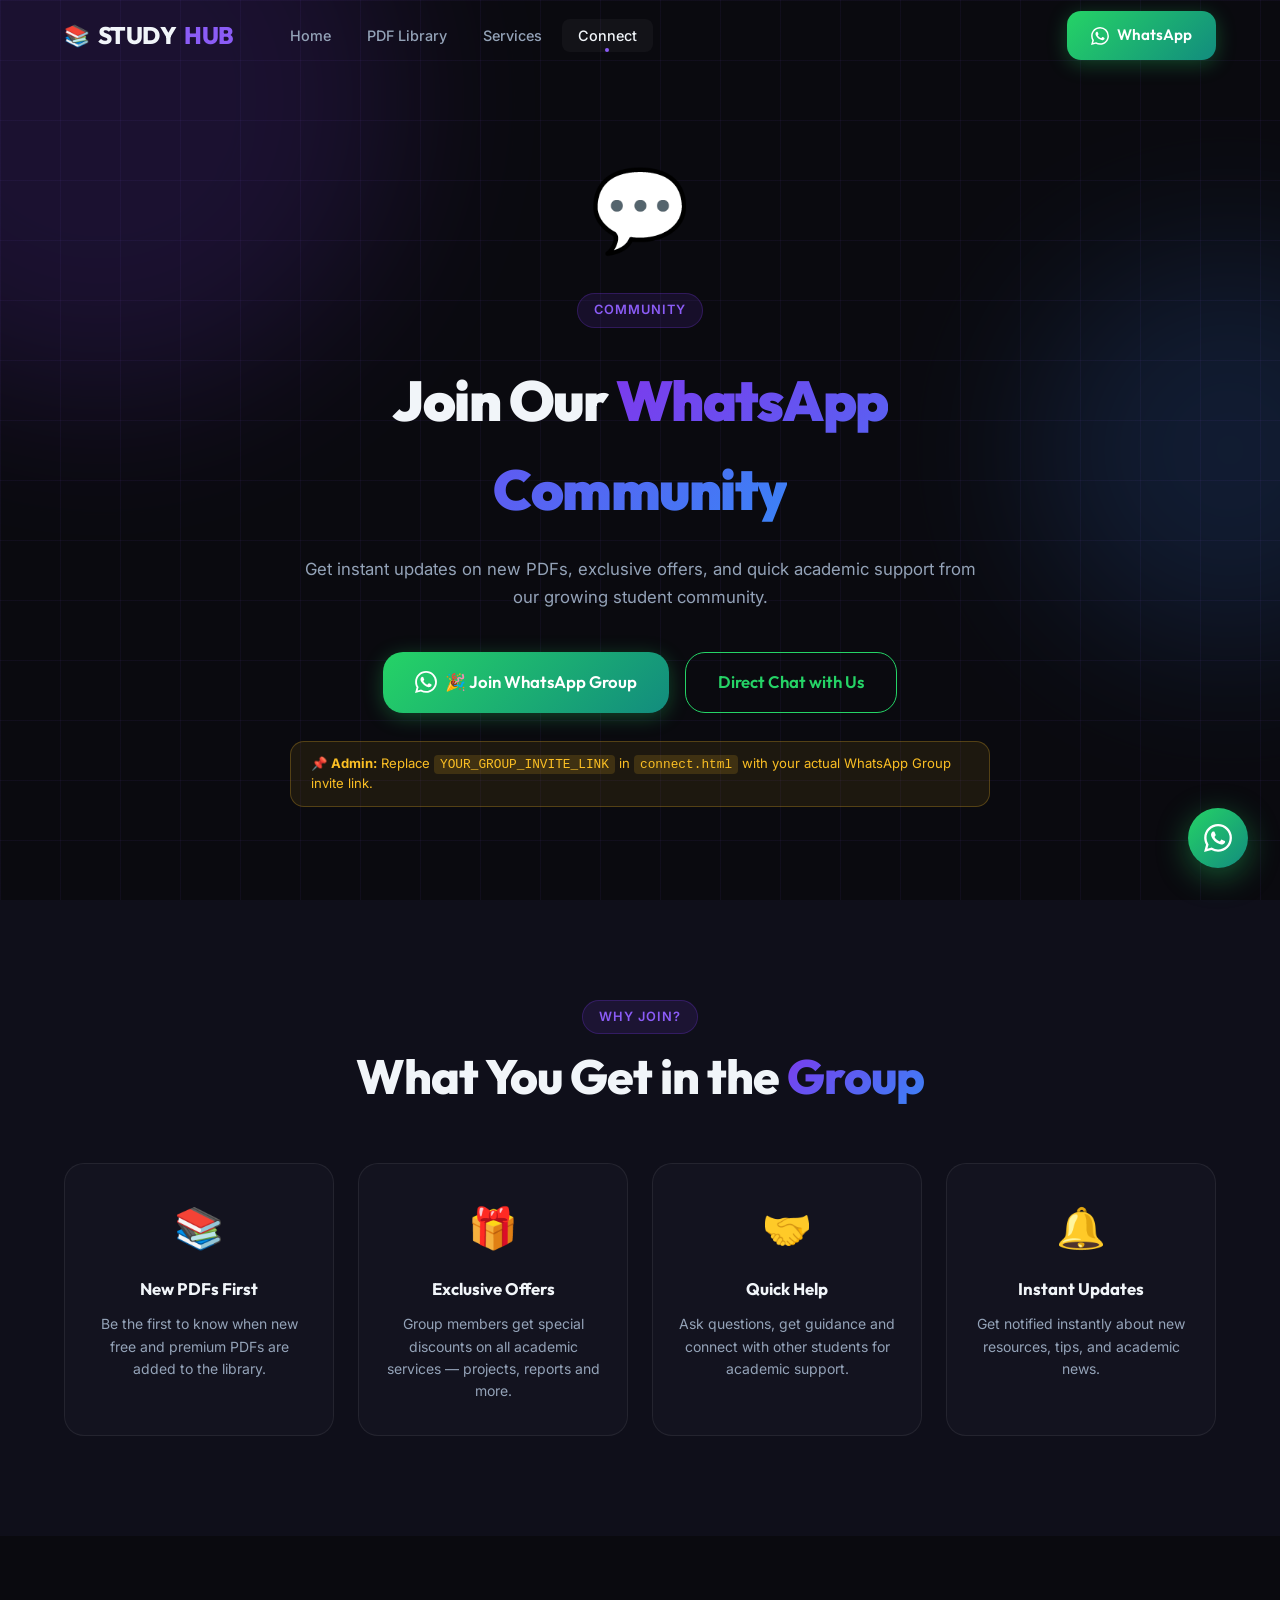
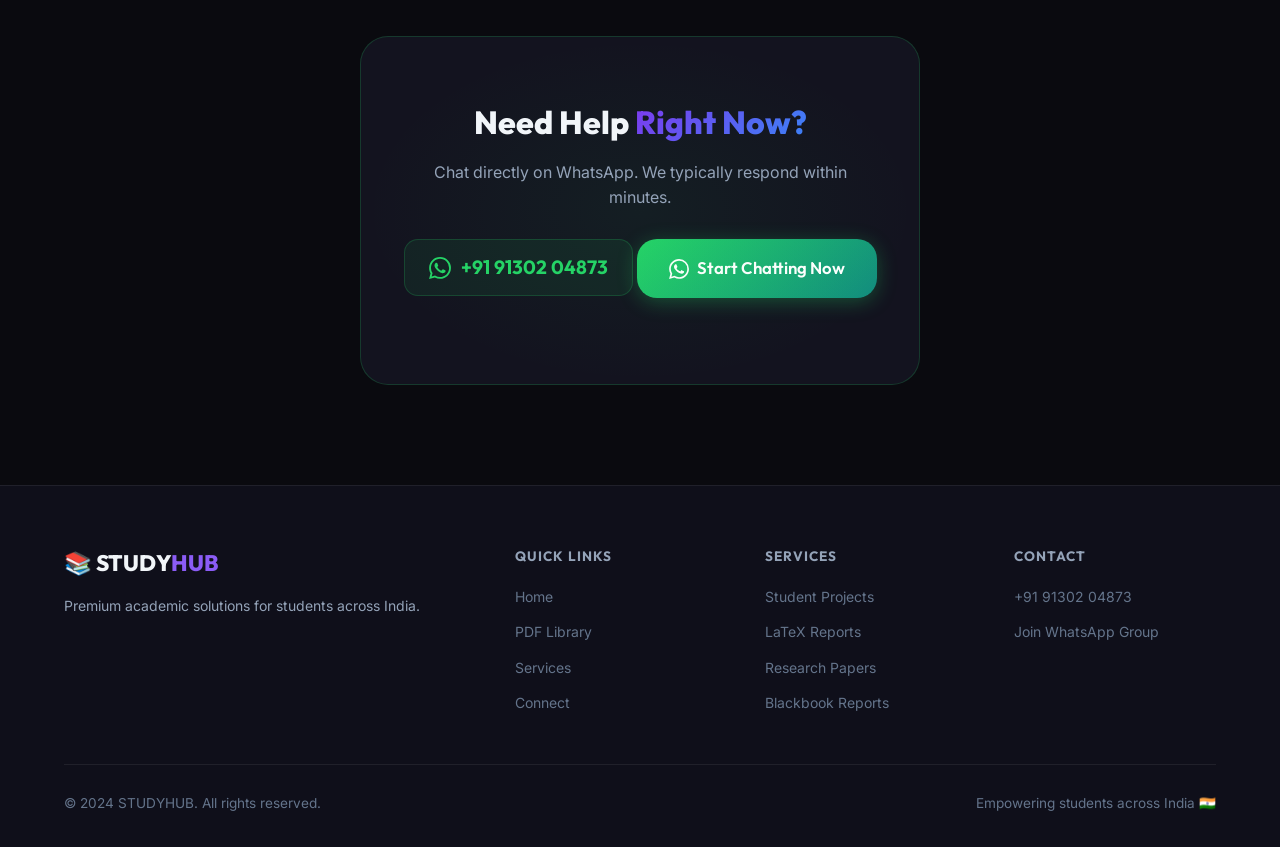
==== connect.html @ 6e29c43f "Initial STUDYHUB website" ====
<!DOCTYPE html>
<html lang="en">
<head>
  <meta charset="UTF-8" />
  <meta name="viewport" content="width=device-width, initial-scale=1.0" />
  <title>Connect — STUDYHUB</title>
  <meta name="description" content="Join the STUDYHUB WhatsApp community and get instant academic help, updates on new PDFs and special offers." />
  <link rel="preconnect" href="https://fonts.googleapis.com" />
  <link href="https://fonts.googleapis.com/css2?family=Outfit:wght@300;400;500;600;700;800;900&family=Inter:wght@300;400;500;600&display=swap" rel="stylesheet" />
  <link rel="stylesheet" href="css/style.css" />
  <link rel="stylesheet" href="css/connect.css" />
</head>
<body>
  <nav class="navbar scrolled" id="navbar">
    <div class="nav-container">
      <a href="index.html" class="nav-logo"><span class="logo-icon">📚</span>STUDY<span class="logo-accent">HUB</span></a>
      <ul class="nav-links" id="nav-links">
        <li><a href="index.html" class="nav-link">Home</a></li>
        <li><a href="library.html" class="nav-link">PDF Library</a></li>
        <li><a href="services.html" class="nav-link">Services</a></li>
        <li><a href="connect.html" class="nav-link active">Connect</a></li>
      </ul>
      <a href="https://wa.me/919130204873?text=Hi%20STUDYHUB!" target="_blank" class="btn btn-whatsapp nav-cta">
        <svg width="18" height="18" viewBox="0 0 24 24" fill="currentColor"><path d="M17.472 14.382c-.297-.149-1.758-.867-2.03-.967-.273-.099-.471-.148-.67.15-.197.297-.767.966-.94 1.164-.173.199-.347.223-.644.075-.297-.15-1.255-.463-2.39-1.475-.883-.788-1.48-1.761-1.653-2.059-.173-.297-.018-.458.13-.606.134-.133.298-.347.446-.52.149-.174.198-.298.298-.497.099-.198.05-.371-.025-.52-.075-.149-.669-1.612-.916-2.207-.242-.579-.487-.5-.669-.51-.173-.008-.371-.01-.57-.01-.198 0-.52.074-.792.372-.272.297-1.04 1.016-1.04 2.479 0 1.462 1.065 2.875 1.213 3.074.149.198 2.096 3.2 5.077 4.487.709.306 1.262.489 1.694.625.712.227 1.36.195 1.871.118.571-.085 1.758-.719 2.006-1.413.248-.694.248-1.289.173-1.413-.074-.124-.272-.198-.57-.347m-5.421 7.403h-.004a9.87 9.87 0 01-5.031-1.378l-.361-.214-3.741.982.998-3.648-.235-.374a9.86 9.86 0 01-1.51-5.26c.001-5.45 4.436-9.884 9.888-9.884 2.64 0 5.122 1.03 6.988 2.898a9.825 9.825 0 012.893 6.994c-.003 5.45-4.437 9.884-9.885 9.884m8.413-18.297A11.815 11.815 0 0012.05 0C5.495 0 .16 5.335.157 11.892c0 2.096.547 4.142 1.588 5.945L.057 24l6.305-1.654a11.882 11.882 0 005.683 1.448h.005c6.554 0 11.89-5.335 11.893-11.893a11.821 11.821 0 00-3.48-8.413z"/></svg>
        WhatsApp
      </a>
      <button class="nav-toggle" id="nav-toggle"><span></span><span></span><span></span></button>
    </div>
  </nav>

  <!-- HERO -->
  <section class="connect-hero">
    <div class="floating-orb orb-1"></div>
    <div class="floating-orb orb-2"></div>
    <div class="hero-bg-grid"></div>
    <div class="container">
      <div class="connect-hero-content">
        <div class="wa-big-icon">💬</div>
        <span class="section-tag">Community</span>
        <h1 class="page-title">Join Our <span class="gradient-text">WhatsApp Community</span></h1>
        <p class="page-subtitle">Get instant updates on new PDFs, exclusive offers, and quick academic support from our growing student community.</p>

        <div class="connect-cta-group">
          <!-- REPLACE this href with your actual WhatsApp Group invite link -->
          <a href="https://chat.whatsapp.com/YOUR_GROUP_INVITE_LINK" target="_blank" class="btn btn-whatsapp btn-lg" id="join-group-main-btn">
            <svg width="22" height="22" viewBox="0 0 24 24" fill="currentColor"><path d="M17.472 14.382c-.297-.149-1.758-.867-2.03-.967-.273-.099-.471-.148-.67.15-.197.297-.767.966-.94 1.164-.173.199-.347.223-.644.075-.297-.15-1.255-.463-2.39-1.475-.883-.788-1.48-1.761-1.653-2.059-.173-.297-.018-.458.13-.606.134-.133.298-.347.446-.52.149-.174.198-.298.298-.497.099-.198.05-.371-.025-.52-.075-.149-.669-1.612-.916-2.207-.242-.579-.487-.5-.669-.51-.173-.008-.371-.01-.57-.01-.198 0-.52.074-.792.372-.272.297-1.04 1.016-1.04 2.479 0 1.462 1.065 2.875 1.213 3.074.149.198 2.096 3.2 5.077 4.487.709.306 1.262.489 1.694.625.712.227 1.36.195 1.871.118.571-.085 1.758-.719 2.006-1.413.248-.694.248-1.289.173-1.413-.074-.124-.272-.198-.57-.347m-5.421 7.403h-.004a9.87 9.87 0 01-5.031-1.378l-.361-.214-3.741.982.998-3.648-.235-.374a9.86 9.86 0 01-1.51-5.26c.001-5.45 4.436-9.884 9.888-9.884 2.64 0 5.122 1.03 6.988 2.898a9.825 9.825 0 012.893 6.994c-.003 5.45-4.437 9.884-9.885 9.884m8.413-18.297A11.815 11.815 0 0012.05 0C5.495 0 .16 5.335.157 11.892c0 2.096.547 4.142 1.588 5.945L.057 24l6.305-1.654a11.882 11.882 0 005.683 1.448h.005c6.554 0 11.89-5.335 11.893-11.893a11.821 11.821 0 00-3.48-8.413z"/></svg>
            🎉 Join WhatsApp Group
          </a>
          <a href="https://wa.me/919130204873?text=Hi%20STUDYHUB!%20I%20want%20to%20know%20more%20about%20your%20services." target="_blank" class="btn btn-outline-wa btn-lg" id="direct-wa-btn">
            Direct Chat with Us
          </a>
        </div>

        <div class="connect-notice" id="group-link-notice">
          📌 <strong>Admin:</strong> Replace <code>YOUR_GROUP_INVITE_LINK</code> in <code>connect.html</code> with your actual WhatsApp Group invite link.
        </div>
      </div>
    </div>
  </section>

  <!-- PERKS -->
  <section class="section perks-section">
    <div class="container">
      <div class="section-header">
        <span class="section-tag">Why Join?</span>
        <h2 class="section-title">What You Get in the <span class="gradient-text">Group</span></h2>
      </div>
      <div class="perks-grid">
        <div class="perk-card" id="perk-pdfs">
          <div class="perk-icon">📚</div>
          <h3>New PDFs First</h3>
          <p>Be the first to know when new free and premium PDFs are added to the library.</p>
        </div>
        <div class="perk-card" id="perk-offers">
          <div class="perk-icon">🎁</div>
          <h3>Exclusive Offers</h3>
          <p>Group members get special discounts on all academic services — projects, reports and more.</p>
        </div>
        <div class="perk-card" id="perk-help">
          <div class="perk-icon">🤝</div>
          <h3>Quick Help</h3>
          <p>Ask questions, get guidance and connect with other students for academic support.</p>
        </div>
        <div class="perk-card" id="perk-updates">
          <div class="perk-icon">🔔</div>
          <h3>Instant Updates</h3>
          <p>Get notified instantly about new resources, tips, and academic news.</p>
        </div>
      </div>
    </div>
  </section>

  <!-- DIRECT CONTACT -->
  <section class="section direct-contact-section">
    <div class="container">
      <div class="direct-contact-box">
        <h2>Need Help <span class="gradient-text">Right Now?</span></h2>
        <p>Chat directly on WhatsApp. We typically respond within minutes.</p>
        <div class="dc-number">
          <svg width="22" height="22" viewBox="0 0 24 24" fill="#25d366"><path d="M17.472 14.382c-.297-.149-1.758-.867-2.03-.967-.273-.099-.471-.148-.67.15-.197.297-.767.966-.94 1.164-.173.199-.347.223-.644.075-.297-.15-1.255-.463-2.39-1.475-.883-.788-1.48-1.761-1.653-2.059-.173-.297-.018-.458.13-.606.134-.133.298-.347.446-.52.149-.174.198-.298.298-.497.099-.198.05-.371-.025-.52-.075-.149-.669-1.612-.916-2.207-.242-.579-.487-.5-.669-.51-.173-.008-.371-.01-.57-.01-.198 0-.52.074-.792.372-.272.297-1.04 1.016-1.04 2.479 0 1.462 1.065 2.875 1.213 3.074.149.198 2.096 3.2 5.077 4.487.709.306 1.262.489 1.694.625.712.227 1.36.195 1.871.118.571-.085 1.758-.719 2.006-1.413.248-.694.248-1.289.173-1.413-.074-.124-.272-.198-.57-.347m-5.421 7.403h-.004a9.87 9.87 0 01-5.031-1.378l-.361-.214-3.741.982.998-3.648-.235-.374a9.86 9.86 0 01-1.51-5.26c.001-5.45 4.436-9.884 9.888-9.884 2.64 0 5.122 1.03 6.988 2.898a9.825 9.825 0 012.893 6.994c-.003 5.45-4.437 9.884-9.885 9.884m8.413-18.297A11.815 11.815 0 0012.05 0C5.495 0 .16 5.335.157 11.892c0 2.096.547 4.142 1.588 5.945L.057 24l6.305-1.654a11.882 11.882 0 005.683 1.448h.005c6.554 0 11.89-5.335 11.893-11.893a11.821 11.821 0 00-3.48-8.413z"/></svg>
          <span>+91 91302 04873</span>
        </div>
        <a href="https://wa.me/919130204873?text=Hi%20STUDYHUB!%20I%20need%20academic%20help." target="_blank" class="btn btn-whatsapp btn-lg" id="direct-chat-now-btn">
          <svg width="20" height="20" viewBox="0 0 24 24" fill="currentColor"><path d="M17.472 14.382c-.297-.149-1.758-.867-2.03-.967-.273-.099-.471-.148-.67.15-.197.297-.767.966-.94 1.164-.173.199-.347.223-.644.075-.297-.15-1.255-.463-2.39-1.475-.883-.788-1.48-1.761-1.653-2.059-.173-.297-.018-.458.13-.606.134-.133.298-.347.446-.52.149-.174.198-.298.298-.497.099-.198.05-.371-.025-.52-.075-.149-.669-1.612-.916-2.207-.242-.579-.487-.5-.669-.51-.173-.008-.371-.01-.57-.01-.198 0-.52.074-.792.372-.272.297-1.04 1.016-1.04 2.479 0 1.462 1.065 2.875 1.213 3.074.149.198 2.096 3.2 5.077 4.487.709.306 1.262.489 1.694.625.712.227 1.36.195 1.871.118.571-.085 1.758-.719 2.006-1.413.248-.694.248-1.289.173-1.413-.074-.124-.272-.198-.57-.347m-5.421 7.403h-.004a9.87 9.87 0 01-5.031-1.378l-.361-.214-3.741.982.998-3.648-.235-.374a9.86 9.86 0 01-1.51-5.26c.001-5.45 4.436-9.884 9.888-9.884 2.64 0 5.122 1.03 6.988 2.898a9.825 9.825 0 012.893 6.994c-.003 5.45-4.437 9.884-9.885 9.884m8.413-18.297A11.815 11.815 0 0012.05 0C5.495 0 .16 5.335.157 11.892c0 2.096.547 4.142 1.588 5.945L.057 24l6.305-1.654a11.882 11.882 0 005.683 1.448h.005c6.554 0 11.89-5.335 11.893-11.893a11.821 11.821 0 00-3.48-8.413z"/></svg>
          Start Chatting Now
        </a>
      </div>
    </div>
  </section>

  <footer class="footer">
    <div class="container">
      <div class="footer-top">
        <div class="footer-brand">
          <div class="footer-logo">📚 STUDY<span class="logo-accent">HUB</span></div>
          <p>Premium academic solutions for students across India.</p>
        </div>
        <div class="footer-links-group"><h4>Quick Links</h4><ul><li><a href="index.html">Home</a></li><li><a href="library.html">PDF Library</a></li><li><a href="services.html">Services</a></li><li><a href="connect.html">Connect</a></li></ul></div>
        <div class="footer-links-group"><h4>Services</h4><ul><li><a href="services.html">Student Projects</a></li><li><a href="services.html">LaTeX Reports</a></li><li><a href="services.html">Research Papers</a></li><li><a href="services.html">Blackbook Reports</a></li></ul></div>
        <div class="footer-links-group"><h4>Contact</h4><ul><li><a href="https://wa.me/919130204873" target="_blank">+91 91302 04873</a></li><li><a href="connect.html">Join WhatsApp Group</a></li></ul></div>
      </div>
      <div class="footer-bottom"><p>© 2024 STUDYHUB. All rights reserved.</p><p class="footer-sub">Empowering students across India 🇮🇳</p></div>
    </div>
  </footer>

  <a href="https://wa.me/919130204873?text=Hi%20STUDYHUB!" target="_blank" class="float-wa" id="float-wa-btn">
    <svg width="28" height="28" viewBox="0 0 24 24" fill="currentColor"><path d="M17.472 14.382c-.297-.149-1.758-.867-2.03-.967-.273-.099-.471-.148-.67.15-.197.297-.767.966-.94 1.164-.173.199-.347.223-.644.075-.297-.15-1.255-.463-2.39-1.475-.883-.788-1.48-1.761-1.653-2.059-.173-.297-.018-.458.13-.606.134-.133.298-.347.446-.52.149-.174.198-.298.298-.497.099-.198.05-.371-.025-.52-.075-.149-.669-1.612-.916-2.207-.242-.579-.487-.5-.669-.51-.173-.008-.371-.01-.57-.01-.198 0-.52.074-.792.372-.272.297-1.04 1.016-1.04 2.479 0 1.462 1.065 2.875 1.213 3.074.149.198 2.096 3.2 5.077 4.487.709.306 1.262.489 1.694.625.712.227 1.36.195 1.871.118.571-.085 1.758-.719 2.006-1.413.248-.694.248-1.289.173-1.413-.074-.124-.272-.198-.57-.347m-5.421 7.403h-.004a9.87 9.87 0 01-5.031-1.378l-.361-.214-3.741.982.998-3.648-.235-.374a9.86 9.86 0 01-1.51-5.26c.001-5.45 4.436-9.884 9.888-9.884 2.64 0 5.122 1.03 6.988 2.898a9.825 9.825 0 012.893 6.994c-.003 5.45-4.437 9.884-9.885 9.884m8.413-18.297A11.815 11.815 0 0012.05 0C5.495 0 .16 5.335.157 11.892c0 2.096.547 4.142 1.588 5.945L.057 24l6.305-1.654a11.882 11.882 0 005.683 1.448h.005c6.554 0 11.89-5.335 11.893-11.893a11.821 11.821 0 00-3.48-8.413z"/></svg>
  </a>
  <script src="js/app.js"></script>
</body>
</html>
---- css/style.css ----
/* ===========================
   STUDYHUB — Global Styles
   =========================== */

:root {
  --bg-primary: #0a0a0f;
  --bg-secondary: #0f0f1a;
  --bg-card: #13131f;
  --bg-card-hover: #1a1a2e;
  --accent-purple: #7c3aed;
  --accent-violet: #8b5cf6;
  --accent-blue: #3b82f6;
  --accent-cyan: #06b6d4;
  --accent-green: #10b981;
  --accent-wa: #25d366;
  --accent-wa-dark: #128c7e;
  --text-primary: #f1f5f9;
  --text-secondary: #94a3b8;
  --text-muted: #64748b;
  --border: rgba(255,255,255,0.07);
  --border-hover: rgba(139,92,246,0.4);
  --glass: rgba(255,255,255,0.04);
  --glass-border: rgba(255,255,255,0.08);
  --gradient-main: linear-gradient(135deg, #7c3aed, #3b82f6);
  --gradient-wa: linear-gradient(135deg, #25d366, #128c7e);
  --shadow-card: 0 8px 32px rgba(0,0,0,0.4);
  --shadow-glow: 0 0 40px rgba(124,58,237,0.2);
  --radius-sm: 8px;
  --radius-md: 14px;
  --radius-lg: 20px;
  --radius-xl: 28px;
  --font-display: 'Outfit', sans-serif;
  --font-body: 'Inter', sans-serif;
  --nav-h: 72px;
  --transition: all 0.3s cubic-bezier(0.4, 0, 0.2, 1);
}

*, *::before, *::after { box-sizing: border-box; margin: 0; padding: 0; }

html { scroll-behavior: smooth; }

body {
  font-family: var(--font-body);
  background: var(--bg-primary);
  color: var(--text-primary);
  line-height: 1.6;
  overflow-x: hidden;
}

a { text-decoration: none; color: inherit; }
ul { list-style: none; }
img { max-width: 100%; }

.container {
  max-width: 1200px;
  margin: 0 auto;
  padding: 0 24px;
}

/* === NAVBAR === */
.navbar {
  position: fixed;
  top: 0; left: 0; right: 0;
  height: var(--nav-h);
  z-index: 1000;
  transition: var(--transition);
  border-bottom: 1px solid transparent;
}

.navbar.scrolled {
  background: rgba(10,10,15,0.92);
  backdrop-filter: blur(20px);
  -webkit-backdrop-filter: blur(20px);
  border-bottom-color: var(--border);
}

.nav-container {
  max-width: 1200px;
  margin: 0 auto;
  padding: 0 24px;
  height: 100%;
  display: flex;
  align-items: center;
  gap: 40px;
}

.nav-logo {
  font-family: var(--font-display);
  font-size: 1.5rem;
  font-weight: 800;
  letter-spacing: -0.5px;
  display: flex;
  align-items: center;
  gap: 8px;
  white-space: nowrap;
}

.logo-icon { font-size: 1.3rem; }
.logo-accent { color: var(--accent-violet); }

.nav-links {
  display: flex;
  gap: 4px;
  flex: 1;
}

.nav-link {
  padding: 8px 16px;
  border-radius: var(--radius-sm);
  font-size: 0.9rem;
  font-weight: 500;
  color: var(--text-secondary);
  transition: var(--transition);
  position: relative;
}

.nav-link:hover, .nav-link.active {
  color: var(--text-primary);
  background: var(--glass);
}

.nav-link.active::after {
  content: '';
  position: absolute;
  bottom: 0; left: 50%;
  transform: translateX(-50%);
  width: 4px; height: 4px;
  background: var(--accent-violet);
  border-radius: 50%;
}

.nav-cta {
  margin-left: auto;
  white-space: nowrap;
  flex-shrink: 0;
}

.nav-toggle {
  display: none;
  flex-direction: column;
  gap: 5px;
  background: none;
  border: none;
  cursor: pointer;
  padding: 4px;
  margin-left: auto;
}

.nav-toggle span {
  display: block;
  width: 24px; height: 2px;
  background: var(--text-primary);
  border-radius: 2px;
  transition: var(--transition);
}

/* === BUTTONS === */
.btn {
  display: inline-flex;
  align-items: center;
  gap: 8px;
  padding: 12px 24px;
  border-radius: var(--radius-md);
  font-family: var(--font-display);
  font-size: 0.95rem;
  font-weight: 600;
  cursor: pointer;
  border: none;
  transition: var(--transition);
  white-space: nowrap;
}

.btn-primary {
  background: var(--gradient-main);
  color: #fff;
  box-shadow: 0 4px 20px rgba(124,58,237,0.35);
}

.btn-primary:hover {
  transform: translateY(-2px);
  box-shadow: 0 8px 30px rgba(124,58,237,0.5);
}

.btn-outline {
  background: transparent;
  color: var(--text-primary);
  border: 1.5px solid var(--border-hover);
}

.btn-outline:hover {
  background: rgba(139,92,246,0.1);
  border-color: var(--accent-violet);
  transform: translateY(-2px);
}

.btn-whatsapp {
  background: var(--gradient-wa);
  color: #fff;
  box-shadow: 0 4px 20px rgba(37,211,102,0.3);
}

.btn-whatsapp:hover {
  transform: translateY(-2px);
  box-shadow: 0 8px 30px rgba(37,211,102,0.45);
}

.btn-outline-wa {
  background: transparent;
  color: var(--accent-wa);
  border: 1.5px solid var(--accent-wa);
}

.btn-outline-wa:hover {
  background: rgba(37,211,102,0.1);
  transform: translateY(-2px);
}

.btn-lg {
  padding: 16px 32px;
  font-size: 1.05rem;
  border-radius: var(--radius-lg);
}

/* === HERO === */
.hero {
  min-height: 100vh;
  display: flex;
  align-items: center;
  justify-content: center;
  text-align: center;
  padding: calc(var(--nav-h) + 60px) 24px 80px;
  position: relative;
  overflow: hidden;
}

.hero-bg-grid {
  position: absolute;
  inset: 0;
  background-image:
    linear-gradient(rgba(139,92,246,0.06) 1px, transparent 1px),
    linear-gradient(90deg, rgba(139,92,246,0.06) 1px, transparent 1px);
  background-size: 60px 60px;
  pointer-events: none;
}

.floating-orb {
  position: absolute;
  border-radius: 50%;
  filter: blur(80px);
  opacity: 0.15;
  pointer-events: none;
  animation: float 8s ease-in-out infinite;
}

.orb-1 {
  width: 600px; height: 600px;
  background: var(--accent-purple);
  top: -200px; left: -200px;
  animation-delay: 0s;
}

.orb-2 {
  width: 400px; height: 400px;
  background: var(--accent-blue);
  top: 50%; right: -150px;
  transform: translateY(-50%);
  animation-delay: 3s;
}

.orb-3 {
  width: 300px; height: 300px;
  background: var(--accent-cyan);
  bottom: -100px; left: 40%;
  animation-delay: 5s;
}

@keyframes float {
  0%, 100% { transform: translateY(0) scale(1); }
  50% { transform: translateY(-30px) scale(1.05); }
}

.hero-content {
  position: relative;
  z-index: 2;
  max-width: 820px;
  width: 100%;
}

.hero-badge {
  display: inline-block;
  padding: 8px 20px;
  background: rgba(124,58,237,0.15);
  border: 1px solid rgba(124,58,237,0.3);
  border-radius: 999px;
  font-size: 0.85rem;
  font-weight: 500;
  color: var(--accent-violet);
  margin-bottom: 24px;
  letter-spacing: 0.5px;
}

.hero-title {
  font-family: var(--font-display);
  font-size: clamp(2.8rem, 6vw, 5rem);
  font-weight: 900;
  line-height: 1.05;
  letter-spacing: -2px;
  margin-bottom: 24px;
}

.gradient-text {
  background: var(--gradient-main);
  -webkit-background-clip: text;
  -webkit-text-fill-color: transparent;
  background-clip: text;
}

.hero-subtitle {
  font-size: clamp(1rem, 2vw, 1.15rem);
  color: var(--text-secondary);
  line-height: 1.7;
  margin-bottom: 40px;
  max-width: 600px;
  margin-left: auto;
  margin-right: auto;
}

.hero-cta {
  display: flex;
  gap: 16px;
  justify-content: center;
  flex-wrap: wrap;
  margin-bottom: 64px;
}

.hero-stats {
  display: flex;
  gap: 40px;
  justify-content: center;
  align-items: center;
  flex-wrap: wrap;
}

.stat { text-align: center; }

.stat-num {
  display: block;
  font-family: var(--font-display);
  font-size: 2rem;
  font-weight: 800;
  background: var(--gradient-main);
  -webkit-background-clip: text;
  -webkit-text-fill-color: transparent;
  background-clip: text;
}

.stat-label {
  font-size: 0.8rem;
  color: var(--text-muted);
  text-transform: uppercase;
  letter-spacing: 0.5px;
}

.stat-divider {
  width: 1px;
  height: 40px;
  background: var(--border);
}

.hero-scroll-indicator {
  position: absolute;
  bottom: 32px;
  left: 50%;
  transform: translateX(-50%);
  display: flex;
  flex-direction: column;
  align-items: center;
  gap: 8px;
  color: var(--text-muted);
  font-size: 0.75rem;
  letter-spacing: 1px;
  text-transform: uppercase;
}

.scroll-line {
  width: 1px;
  height: 40px;
  background: linear-gradient(to bottom, var(--accent-violet), transparent);
  animation: scrollPulse 2s ease-in-out infinite;
}

@keyframes scrollPulse {
  0%, 100% { opacity: 0.3; }
  50% { opacity: 1; }
}

/* === SECTIONS === */
.section {
  padding: 100px 0;
}

.section-header {
  text-align: center;
  margin-bottom: 60px;
}

.section-tag {
  display: inline-block;
  padding: 6px 16px;
  background: rgba(124,58,237,0.12);
  border: 1px solid rgba(124,58,237,0.25);
  border-radius: 999px;
  font-size: 0.8rem;
  font-weight: 600;
  color: var(--accent-violet);
  text-transform: uppercase;
  letter-spacing: 1px;
  margin-bottom: 16px;
}

.section-title {
  font-family: var(--font-display);
  font-size: clamp(2rem, 4vw, 3rem);
  font-weight: 800;
  letter-spacing: -1px;
  line-height: 1.1;
  margin-bottom: 16px;
}

.section-subtitle {
  font-size: 1.05rem;
  color: var(--text-secondary);
  max-width: 560px;
  margin: 0 auto;
  line-height: 1.7;
}

.section-footer {
  text-align: center;
  margin-top: 48px;
}

/* === SERVICES GRID === */
.services-preview {
  background: var(--bg-secondary);
}

.services-grid {
  display: grid;
  grid-template-columns: repeat(auto-fit, minmax(260px, 1fr));
  gap: 24px;
}

.service-card {
  background: var(--bg-card);
  border: 1px solid var(--border);
  border-radius: var(--radius-xl);
  padding: 32px 28px;
  transition: var(--transition);
  position: relative;
  overflow: hidden;
}

.service-card::before {
  content: '';
  position: absolute;
  inset: 0;
  background: linear-gradient(135deg, rgba(124,58,237,0.05), transparent);
  opacity: 0;
  transition: var(--transition);
}

.service-card:hover {
  border-color: var(--border-hover);
  transform: translateY(-6px);
  box-shadow: var(--shadow-glow), var(--shadow-card);
}

.service-card:hover::before { opacity: 1; }

.service-card.featured {
  border-color: rgba(139,92,246,0.3);
  background: linear-gradient(135deg, rgba(124,58,237,0.08), var(--bg-card));
}

.service-badge {
  position: absolute;
  top: 20px; right: 20px;
  background: var(--gradient-main);
  color: #fff;
  font-size: 0.7rem;
  font-weight: 700;
  padding: 4px 12px;
  border-radius: 999px;
  letter-spacing: 0.5px;
  text-transform: uppercase;
}

.service-icon {
  font-size: 2.5rem;
  margin-bottom: 20px;
  display: block;
}

.service-card h3 {
  font-family: var(--font-display);
  font-size: 1.2rem;
  font-weight: 700;
  margin-bottom: 12px;
}

.service-card p {
  font-size: 0.9rem;
  color: var(--text-secondary);
  line-height: 1.6;
  margin-bottom: 20px;
}

.service-price {
  font-family: var(--font-display);
  font-size: 1.3rem;
  font-weight: 800;
  background: var(--gradient-main);
  -webkit-background-clip: text;
  -webkit-text-fill-color: transparent;
  background-clip: text;
  margin-bottom: 20px;
}

.service-cta {
  display: inline-flex;
  align-items: center;
  gap: 6px;
  color: var(--accent-wa);
  font-size: 0.9rem;
  font-weight: 600;
  transition: var(--transition);
}

.service-cta:hover {
  gap: 10px;
  color: #4ade80;
}

/* === LIBRARY PREVIEW === */
.library-preview { background: var(--bg-primary); }

.library-preview-cards {
  display: flex;
  gap: 20px;
  flex-wrap: wrap;
  justify-content: center;
}

.lib-card {
  background: var(--bg-card);
  border: 1px solid var(--border);
  border-radius: var(--radius-lg);
  padding: 24px;
  display: flex;
  align-items: center;
  gap: 16px;
  min-width: 280px;
  flex: 1;
  max-width: 380px;
  transition: var(--transition);
  position: relative;
  overflow: hidden;
}

.lib-card:hover {
  border-color: var(--border-hover);
  transform: translateY(-4px);
  box-shadow: var(--shadow-card);
}

.lib-card-badge {
  position: absolute;
  top: 12px; right: 12px;
  font-size: 0.65rem;
  font-weight: 700;
  padding: 3px 10px;
  border-radius: 999px;
  letter-spacing: 1px;
  text-transform: uppercase;
}

.free-badge {
  background: rgba(16,185,129,0.15);
  color: var(--accent-green);
  border: 1px solid rgba(16,185,129,0.3);
}

.paid-badge {
  background: rgba(124,58,237,0.15);
  color: var(--accent-violet);
  border: 1px solid rgba(124,58,237,0.3);
}

.lib-card-icon { font-size: 2rem; flex-shrink: 0; }

.lib-card-info { flex: 1; }
.lib-card-info h4 {
  font-family: var(--font-display);
  font-weight: 700;
  font-size: 0.95rem;
  margin-bottom: 4px;
}
.lib-card-info p { font-size: 0.8rem; color: var(--text-muted); }

.lib-card-btn {
  color: var(--accent-violet);
  font-size: 0.85rem;
  font-weight: 600;
  flex-shrink: 0;
  transition: var(--transition);
}

.lib-card-btn:hover { color: var(--accent-cyan); gap: 6px; }

/* === WHATSAPP SECTION === */
.whatsapp-section { background: var(--bg-secondary); }

.wa-join-box {
  max-width: 700px;
  margin: 0 auto;
  text-align: center;
  background: var(--bg-card);
  border: 1px solid rgba(37,211,102,0.2);
  border-radius: var(--radius-xl);
  padding: 64px 48px;
  position: relative;
  overflow: hidden;
}

.wa-join-box::before {
  content: '';
  position: absolute;
  inset: 0;
  background: radial-gradient(ellipse at center, rgba(37,211,102,0.06), transparent 70%);
  pointer-events: none;
}

.wa-icon-big {
  font-size: 4rem;
  margin-bottom: 24px;
  display: block;
  animation: pulse-wa 2s ease-in-out infinite;
}

@keyframes pulse-wa {
  0%, 100% { transform: scale(1); }
  50% { transform: scale(1.1); }
}

.wa-join-box h2 {
  font-family: var(--font-display);
  font-size: 2rem;
  font-weight: 800;
  margin-bottom: 16px;
}

.wa-join-box p {
  color: var(--text-secondary);
  margin-bottom: 36px;
  line-height: 1.7;
}

.wa-buttons {
  display: flex;
  gap: 16px;
  justify-content: center;
  flex-wrap: wrap;
}

/* === FOOTER === */
.footer {
  background: var(--bg-secondary);
  border-top: 1px solid var(--border);
  padding: 60px 0 32px;
}

.footer-top {
  display: grid;
  grid-template-columns: 2fr 1fr 1fr 1fr;
  gap: 48px;
  margin-bottom: 48px;
}

.footer-logo {
  font-family: var(--font-display);
  font-size: 1.4rem;
  font-weight: 800;
  margin-bottom: 12px;
}

.footer-brand p {
  font-size: 0.875rem;
  color: var(--text-secondary);
  line-height: 1.7;
  margin-bottom: 20px;
}

.footer-social { display: flex; gap: 12px; }

.social-btn {
  width: 40px; height: 40px;
  border-radius: var(--radius-sm);
  display: flex; align-items: center; justify-content: center;
  transition: var(--transition);
}

.social-btn.wa {
  background: rgba(37,211,102,0.12);
  color: var(--accent-wa);
  border: 1px solid rgba(37,211,102,0.2);
}

.social-btn.wa:hover {
  background: var(--accent-wa);
  color: #fff;
  transform: translateY(-2px);
}

.footer-links-group h4 {
  font-family: var(--font-display);
  font-size: 0.85rem;
  font-weight: 700;
  text-transform: uppercase;
  letter-spacing: 1px;
  color: var(--text-secondary);
  margin-bottom: 16px;
}

.footer-links-group ul { display: flex; flex-direction: column; gap: 10px; }

.footer-links-group a {
  font-size: 0.875rem;
  color: var(--text-muted);
  transition: var(--transition);
}

.footer-links-group a:hover { color: var(--text-primary); }

.footer-bottom {
  border-top: 1px solid var(--border);
  padding-top: 28px;
  display: flex;
  justify-content: space-between;
  align-items: center;
  gap: 16px;
  flex-wrap: wrap;
}

.footer-bottom p { font-size: 0.85rem; color: var(--text-muted); }
.footer-sub { color: var(--text-muted); }

/* === FLOATING WA BUTTON === */
.float-wa {
  position: fixed;
  bottom: 32px;
  right: 32px;
  width: 60px; height: 60px;
  background: var(--gradient-wa);
  border-radius: 50%;
  display: flex;
  align-items: center;
  justify-content: center;
  color: #fff;
  box-shadow: 0 8px 32px rgba(37,211,102,0.4);
  z-index: 999;
  transition: var(--transition);
  animation: float-bounce 3s ease-in-out infinite;
}

.float-wa:hover {
  transform: scale(1.15) translateY(-4px);
  box-shadow: 0 12px 40px rgba(37,211,102,0.55);
}

@keyframes float-bounce {
  0%, 100% { transform: translateY(0); }
  50% { transform: translateY(-6px); }
}

/* === ANIMATIONS === */
.animate-fade-in { animation: fadeIn 0.8s ease forwards; }
.animate-slide-up { animation: slideUp 0.8s ease forwards; }

.delay-1 { animation-delay: 0.15s; opacity: 0; }
.delay-2 { animation-delay: 0.3s; opacity: 0; }
.delay-3 { animation-delay: 0.5s; opacity: 0; }

@keyframes fadeIn {
  from { opacity: 0; }
  to { opacity: 1; }
}

@keyframes slideUp {
  from { opacity: 0; transform: translateY(30px); }
  to { opacity: 1; transform: translateY(0); }
}

/* === RESPONSIVE === */
@media (max-width: 900px) {
  .footer-top { grid-template-columns: 1fr 1fr; gap: 32px; }
  .nav-links { display: none; position: fixed; top: var(--nav-h); left: 0; right: 0; background: rgba(10,10,15,0.98); backdrop-filter: blur(20px); flex-direction: column; padding: 20px 24px; gap: 4px; border-bottom: 1px solid var(--border); }
  .nav-links.open { display: flex; }
  .nav-toggle { display: flex; }
  .nav-cta { display: none; }
}

@media (max-width: 600px) {
  .hero-cta { flex-direction: column; align-items: center; }
  .hero-stats { gap: 24px; }
  .stat-divider { display: none; }
  .footer-top { grid-template-columns: 1fr; gap: 24px; }
  .wa-join-box { padding: 40px 24px; }
  .services-grid { grid-template-columns: 1fr; }
  .float-wa { bottom: 20px; right: 20px; width: 52px; height: 52px; }
}

/* === UTILITY === */
.text-center { text-align: center; }
.mb-0 { margin-bottom: 0; }
---- css/connect.css ----
/* connect.css */
.connect-hero {
  min-height: 100vh;
  display: flex;
  align-items: center;
  padding: calc(var(--nav-h) + 60px) 24px 80px;
  position: relative;
  overflow: hidden;
  background: var(--bg-primary);
  text-align: center;
}

.connect-hero-content {
  max-width: 700px;
  margin: 0 auto;
  position: relative;
  z-index: 2;
}

.wa-big-icon {
  font-size: 5rem;
  display: block;
  margin-bottom: 20px;
  animation: pulse-wa 2.5s ease-in-out infinite;
}

.page-title {
  font-family: var(--font-display);
  font-size: clamp(2rem, 5vw, 3.5rem);
  font-weight: 900;
  letter-spacing: -1.5px;
  margin-bottom: 20px;
  margin-top: 12px;
}

.page-subtitle {
  color: var(--text-secondary);
  font-size: 1.05rem;
  line-height: 1.7;
  margin-bottom: 40px;
}

.connect-cta-group {
  display: flex;
  gap: 16px;
  justify-content: center;
  flex-wrap: wrap;
  margin-bottom: 28px;
}

.connect-notice {
  display: inline-block;
  background: rgba(251,191,36,0.08);
  border: 1px solid rgba(251,191,36,0.25);
  border-radius: var(--radius-md);
  padding: 12px 20px;
  font-size: 0.82rem;
  color: #fbbf24;
  text-align: left;
  line-height: 1.5;
}

.connect-notice code {
  background: rgba(251,191,36,0.15);
  padding: 2px 6px;
  border-radius: 4px;
  font-family: monospace;
  font-size: 0.8rem;
}

/* Perks */
.perks-section { background: var(--bg-secondary); }

.perks-grid {
  display: grid;
  grid-template-columns: repeat(auto-fit, minmax(220px, 1fr));
  gap: 24px;
}

.perk-card {
  background: var(--bg-card);
  border: 1px solid var(--border);
  border-radius: var(--radius-lg);
  padding: 32px 24px;
  text-align: center;
  transition: var(--transition);
}

.perk-card:hover {
  border-color: rgba(37,211,102,0.3);
  transform: translateY(-5px);
  box-shadow: 0 8px 32px rgba(37,211,102,0.1);
}

.perk-icon { font-size: 2.5rem; margin-bottom: 16px; display: block; }

.perk-card h3 {
  font-family: var(--font-display);
  font-size: 1.05rem;
  font-weight: 700;
  margin-bottom: 10px;
}

.perk-card p {
  font-size: 0.875rem;
  color: var(--text-secondary);
  line-height: 1.6;
}

/* Direct Contact */
.direct-contact-section { background: var(--bg-primary); }

.direct-contact-box {
  max-width: 560px;
  margin: 0 auto;
  text-align: center;
  background: var(--bg-card);
  border: 1px solid rgba(37,211,102,0.2);
  border-radius: var(--radius-xl);
  padding: 60px 40px;
  position: relative;
  overflow: hidden;
}

.direct-contact-box::before {
  content: '';
  position: absolute;
  inset: 0;
  background: radial-gradient(ellipse at center, rgba(37,211,102,0.06), transparent 70%);
}

.direct-contact-box h2 {
  font-family: var(--font-display);
  font-size: 2rem;
  font-weight: 800;
  margin-bottom: 12px;
  position: relative;
}

.direct-contact-box p {
  color: var(--text-secondary);
  margin-bottom: 28px;
  position: relative;
}

.dc-number {
  display: inline-flex;
  align-items: center;
  gap: 10px;
  background: rgba(37,211,102,0.08);
  border: 1px solid rgba(37,211,102,0.2);
  border-radius: var(--radius-md);
  padding: 12px 24px;
  margin-bottom: 28px;
  position: relative;
}

.dc-number span {
  font-family: var(--font-display);
  font-size: 1.2rem;
  font-weight: 700;
  color: var(--accent-wa);
}

@media (max-width: 600px) {
  .connect-cta-group { flex-direction: column; align-items: center; }
  .direct-contact-box { padding: 40px 24px; }
}
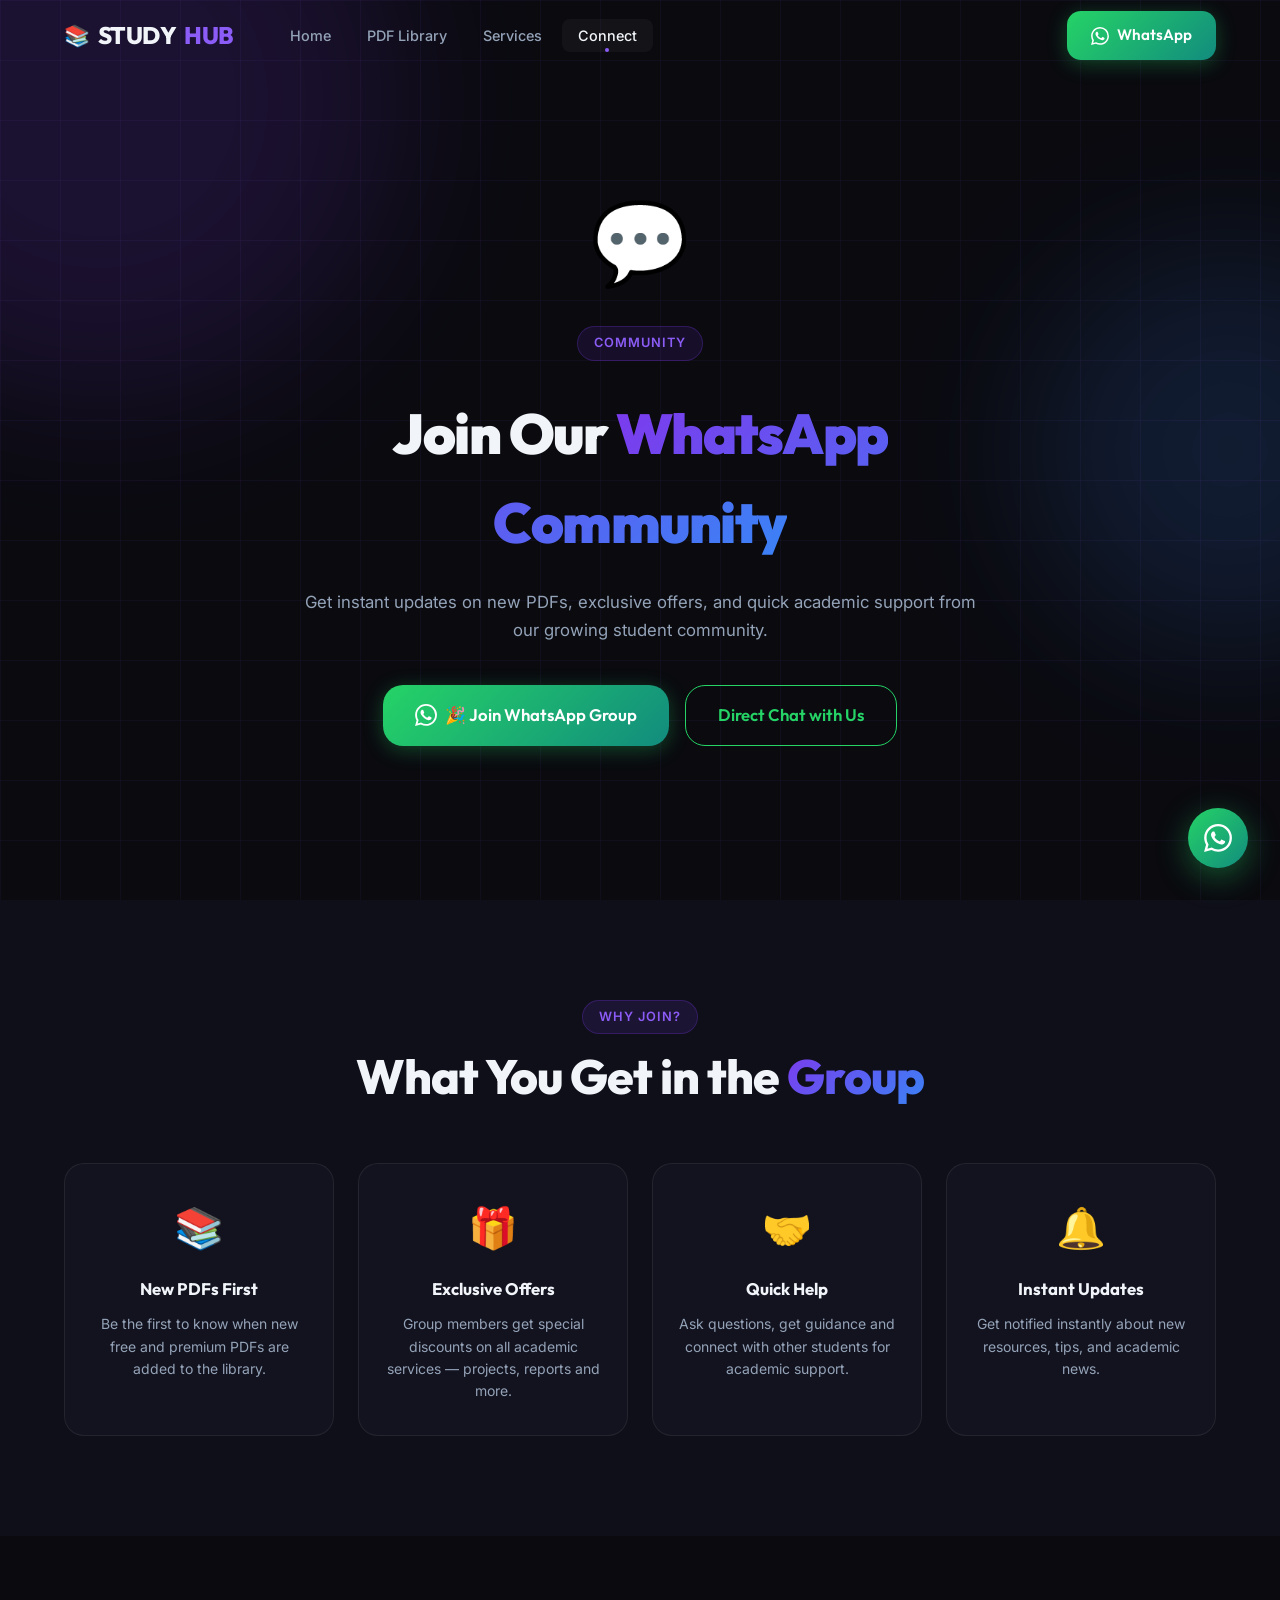
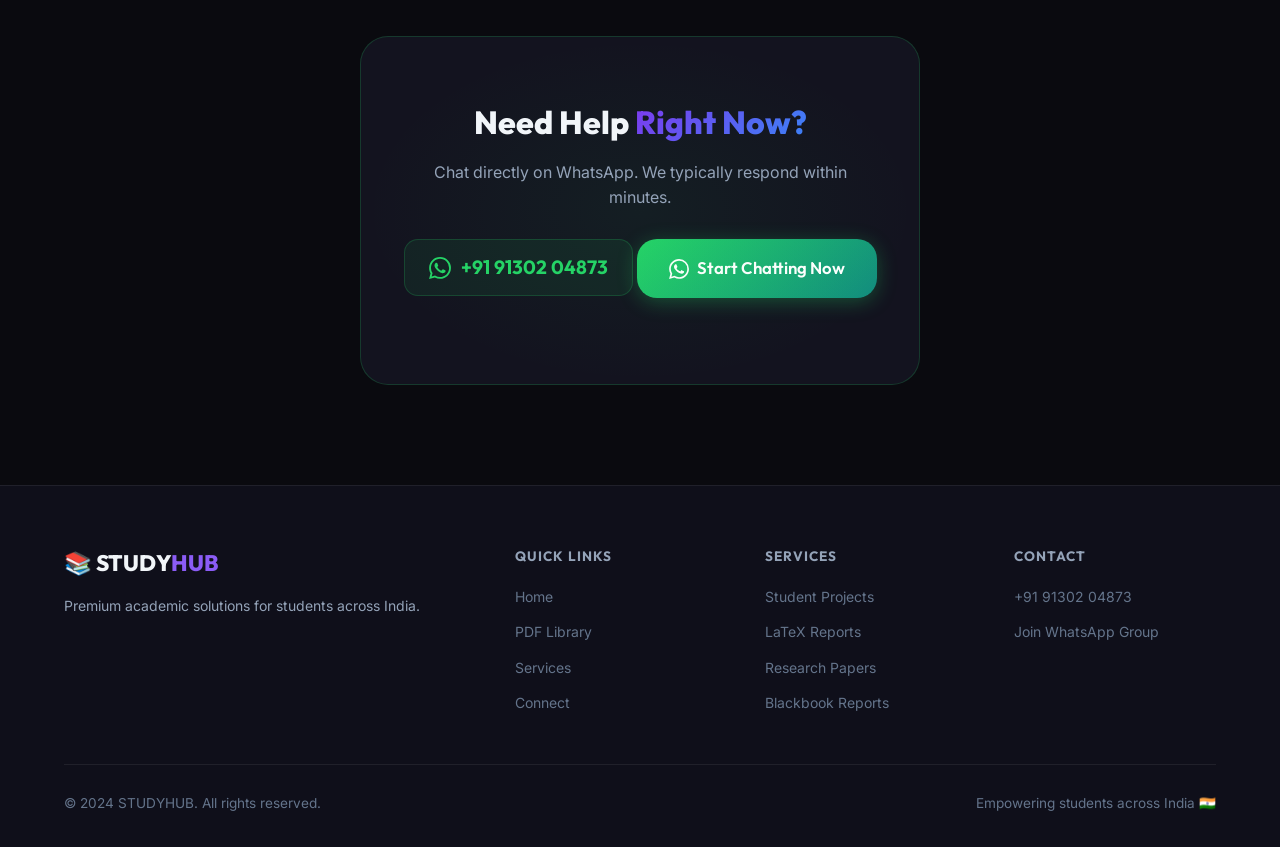
==== commit 5e267675: "Configure Firebase, Cloudinary, WhatsApp group link - STUDYHUB ready for deployment" ====
--- a/connect.html
+++ b/connect.html
@@ -1,19 +1,25 @@
 <!DOCTYPE html>
 <html lang="en">
+
 <head>
   <meta charset="UTF-8" />
   <meta name="viewport" content="width=device-width, initial-scale=1.0" />
   <title>Connect — STUDYHUB</title>
-  <meta name="description" content="Join the STUDYHUB WhatsApp community and get instant academic help, updates on new PDFs and special offers." />
+  <meta name="description"
+    content="Join the STUDYHUB WhatsApp community and get instant academic help, updates on new PDFs and special offers." />
   <link rel="preconnect" href="https://fonts.googleapis.com" />
-  <link href="https://fonts.googleapis.com/css2?family=Outfit:wght@300;400;500;600;700;800;900&family=Inter:wght@300;400;500;600&display=swap" rel="stylesheet" />
+  <link
+    href="https://fonts.googleapis.com/css2?family=Outfit:wght@300;400;500;600;700;800;900&family=Inter:wght@300;400;500;600&display=swap"
+    rel="stylesheet" />
   <link rel="stylesheet" href="css/style.css" />
   <link rel="stylesheet" href="css/connect.css" />
 </head>
+
 <body>
   <nav class="navbar scrolled" id="navbar">
     <div class="nav-container">
-      <a href="index.html" class="nav-logo"><span class="logo-icon">📚</span>STUDY<span class="logo-accent">HUB</span></a>
+      <a href="index.html" class="nav-logo"><span class="logo-icon">📚</span>STUDY<span
+          class="logo-accent">HUB</span></a>
       <ul class="nav-links" id="nav-links">
         <li><a href="index.html" class="nav-link">Home</a></li>
         <li><a href="library.html" class="nav-link">PDF Library</a></li>
@@ -21,7 +27,10 @@
         <li><a href="connect.html" class="nav-link active">Connect</a></li>
       </ul>
       <a href="https://wa.me/919130204873?text=Hi%20STUDYHUB!" target="_blank" class="btn btn-whatsapp nav-cta">
-        <svg width="18" height="18" viewBox="0 0 24 24" fill="currentColor"><path d="M17.472 14.382c-.297-.149-1.758-.867-2.03-.967-.273-.099-.471-.148-.67.15-.197.297-.767.966-.94 1.164-.173.199-.347.223-.644.075-.297-.15-1.255-.463-2.39-1.475-.883-.788-1.48-1.761-1.653-2.059-.173-.297-.018-.458.13-.606.134-.133.298-.347.446-.52.149-.174.198-.298.298-.497.099-.198.05-.371-.025-.52-.075-.149-.669-1.612-.916-2.207-.242-.579-.487-.5-.669-.51-.173-.008-.371-.01-.57-.01-.198 0-.52.074-.792.372-.272.297-1.04 1.016-1.04 2.479 0 1.462 1.065 2.875 1.213 3.074.149.198 2.096 3.2 5.077 4.487.709.306 1.262.489 1.694.625.712.227 1.36.195 1.871.118.571-.085 1.758-.719 2.006-1.413.248-.694.248-1.289.173-1.413-.074-.124-.272-.198-.57-.347m-5.421 7.403h-.004a9.87 9.87 0 01-5.031-1.378l-.361-.214-3.741.982.998-3.648-.235-.374a9.86 9.86 0 01-1.51-5.26c.001-5.45 4.436-9.884 9.888-9.884 2.64 0 5.122 1.03 6.988 2.898a9.825 9.825 0 012.893 6.994c-.003 5.45-4.437 9.884-9.885 9.884m8.413-18.297A11.815 11.815 0 0012.05 0C5.495 0 .16 5.335.157 11.892c0 2.096.547 4.142 1.588 5.945L.057 24l6.305-1.654a11.882 11.882 0 005.683 1.448h.005c6.554 0 11.89-5.335 11.893-11.893a11.821 11.821 0 00-3.48-8.413z"/></svg>
+        <svg width="18" height="18" viewBox="0 0 24 24" fill="currentColor">
+          <path
+            d="M17.472 14.382c-.297-.149-1.758-.867-2.03-.967-.273-.099-.471-.148-.67.15-.197.297-.767.966-.94 1.164-.173.199-.347.223-.644.075-.297-.15-1.255-.463-2.39-1.475-.883-.788-1.48-1.761-1.653-2.059-.173-.297-.018-.458.13-.606.134-.133.298-.347.446-.52.149-.174.198-.298.298-.497.099-.198.05-.371-.025-.52-.075-.149-.669-1.612-.916-2.207-.242-.579-.487-.5-.669-.51-.173-.008-.371-.01-.57-.01-.198 0-.52.074-.792.372-.272.297-1.04 1.016-1.04 2.479 0 1.462 1.065 2.875 1.213 3.074.149.198 2.096 3.2 5.077 4.487.709.306 1.262.489 1.694.625.712.227 1.36.195 1.871.118.571-.085 1.758-.719 2.006-1.413.248-.694.248-1.289.173-1.413-.074-.124-.272-.198-.57-.347m-5.421 7.403h-.004a9.87 9.87 0 01-5.031-1.378l-.361-.214-3.741.982.998-3.648-.235-.374a9.86 9.86 0 01-1.51-5.26c.001-5.45 4.436-9.884 9.888-9.884 2.64 0 5.122 1.03 6.988 2.898a9.825 9.825 0 012.893 6.994c-.003 5.45-4.437 9.884-9.885 9.884m8.413-18.297A11.815 11.815 0 0012.05 0C5.495 0 .16 5.335.157 11.892c0 2.096.547 4.142 1.588 5.945L.057 24l6.305-1.654a11.882 11.882 0 005.683 1.448h.005c6.554 0 11.89-5.335 11.893-11.893a11.821 11.821 0 00-3.48-8.413z" />
+        </svg>
         WhatsApp
       </a>
       <button class="nav-toggle" id="nav-toggle"><span></span><span></span><span></span></button>
@@ -38,22 +47,25 @@
         <div class="wa-big-icon">💬</div>
         <span class="section-tag">Community</span>
         <h1 class="page-title">Join Our <span class="gradient-text">WhatsApp Community</span></h1>
-        <p class="page-subtitle">Get instant updates on new PDFs, exclusive offers, and quick academic support from our growing student community.</p>
+        <p class="page-subtitle">Get instant updates on new PDFs, exclusive offers, and quick academic support from our
+          growing student community.</p>
 
         <div class="connect-cta-group">
-          <!-- REPLACE this href with your actual WhatsApp Group invite link -->
-          <a href="https://chat.whatsapp.com/YOUR_GROUP_INVITE_LINK" target="_blank" class="btn btn-whatsapp btn-lg" id="join-group-main-btn">
-            <svg width="22" height="22" viewBox="0 0 24 24" fill="currentColor"><path d="M17.472 14.382c-.297-.149-1.758-.867-2.03-.967-.273-.099-.471-.148-.67.15-.197.297-.767.966-.94 1.164-.173.199-.347.223-.644.075-.297-.15-1.255-.463-2.39-1.475-.883-.788-1.48-1.761-1.653-2.059-.173-.297-.018-.458.13-.606.134-.133.298-.347.446-.52.149-.174.198-.298.298-.497.099-.198.05-.371-.025-.52-.075-.149-.669-1.612-.916-2.207-.242-.579-.487-.5-.669-.51-.173-.008-.371-.01-.57-.01-.198 0-.52.074-.792.372-.272.297-1.04 1.016-1.04 2.479 0 1.462 1.065 2.875 1.213 3.074.149.198 2.096 3.2 5.077 4.487.709.306 1.262.489 1.694.625.712.227 1.36.195 1.871.118.571-.085 1.758-.719 2.006-1.413.248-.694.248-1.289.173-1.413-.074-.124-.272-.198-.57-.347m-5.421 7.403h-.004a9.87 9.87 0 01-5.031-1.378l-.361-.214-3.741.982.998-3.648-.235-.374a9.86 9.86 0 01-1.51-5.26c.001-5.45 4.436-9.884 9.888-9.884 2.64 0 5.122 1.03 6.988 2.898a9.825 9.825 0 012.893 6.994c-.003 5.45-4.437 9.884-9.885 9.884m8.413-18.297A11.815 11.815 0 0012.05 0C5.495 0 .16 5.335.157 11.892c0 2.096.547 4.142 1.588 5.945L.057 24l6.305-1.654a11.882 11.882 0 005.683 1.448h.005c6.554 0 11.89-5.335 11.893-11.893a11.821 11.821 0 00-3.48-8.413z"/></svg>
+          <a href="https://chat.whatsapp.com/Lvoy77cbuF7F94AtuQrNMF?mode=gi_t" target="_blank"
+            class="btn btn-whatsapp btn-lg" id="join-group-main-btn">
+            <svg width="22" height="22" viewBox="0 0 24 24" fill="currentColor">
+              <path
+                d="M17.472 14.382c-.297-.149-1.758-.867-2.03-.967-.273-.099-.471-.148-.67.15-.197.297-.767.966-.94 1.164-.173.199-.347.223-.644.075-.297-.15-1.255-.463-2.39-1.475-.883-.788-1.48-1.761-1.653-2.059-.173-.297-.018-.458.13-.606.134-.133.298-.347.446-.52.149-.174.198-.298.298-.497.099-.198.05-.371-.025-.52-.075-.149-.669-1.612-.916-2.207-.242-.579-.487-.5-.669-.51-.173-.008-.371-.01-.57-.01-.198 0-.52.074-.792.372-.272.297-1.04 1.016-1.04 2.479 0 1.462 1.065 2.875 1.213 3.074.149.198 2.096 3.2 5.077 4.487.709.306 1.262.489 1.694.625.712.227 1.36.195 1.871.118.571-.085 1.758-.719 2.006-1.413.248-.694.248-1.289.173-1.413-.074-.124-.272-.198-.57-.347m-5.421 7.403h-.004a9.87 9.87 0 01-5.031-1.378l-.361-.214-3.741.982.998-3.648-.235-.374a9.86 9.86 0 01-1.51-5.26c.001-5.45 4.436-9.884 9.888-9.884 2.64 0 5.122 1.03 6.988 2.898a9.825 9.825 0 012.893 6.994c-.003 5.45-4.437 9.884-9.885 9.884m8.413-18.297A11.815 11.815 0 0012.05 0C5.495 0 .16 5.335.157 11.892c0 2.096.547 4.142 1.588 5.945L.057 24l6.305-1.654a11.882 11.882 0 005.683 1.448h.005c6.554 0 11.89-5.335 11.893-11.893a11.821 11.821 0 00-3.48-8.413z" />
+            </svg>
             🎉 Join WhatsApp Group
           </a>
-          <a href="https://wa.me/919130204873?text=Hi%20STUDYHUB!%20I%20want%20to%20know%20more%20about%20your%20services." target="_blank" class="btn btn-outline-wa btn-lg" id="direct-wa-btn">
+          <a href="https://wa.me/919130204873?text=Hi%20STUDYHUB!%20I%20want%20to%20know%20more%20about%20your%20services."
+            target="_blank" class="btn btn-outline-wa btn-lg" id="direct-wa-btn">
             Direct Chat with Us
           </a>
         </div>
 
-        <div class="connect-notice" id="group-link-notice">
-          📌 <strong>Admin:</strong> Replace <code>YOUR_GROUP_INVITE_LINK</code> in <code>connect.html</code> with your actual WhatsApp Group invite link.
-        </div>
+
       </div>
     </div>
   </section>
@@ -97,11 +109,18 @@
         <h2>Need Help <span class="gradient-text">Right Now?</span></h2>
         <p>Chat directly on WhatsApp. We typically respond within minutes.</p>
         <div class="dc-number">
-          <svg width="22" height="22" viewBox="0 0 24 24" fill="#25d366"><path d="M17.472 14.382c-.297-.149-1.758-.867-2.03-.967-.273-.099-.471-.148-.67.15-.197.297-.767.966-.94 1.164-.173.199-.347.223-.644.075-.297-.15-1.255-.463-2.39-1.475-.883-.788-1.48-1.761-1.653-2.059-.173-.297-.018-.458.13-.606.134-.133.298-.347.446-.52.149-.174.198-.298.298-.497.099-.198.05-.371-.025-.52-.075-.149-.669-1.612-.916-2.207-.242-.579-.487-.5-.669-.51-.173-.008-.371-.01-.57-.01-.198 0-.52.074-.792.372-.272.297-1.04 1.016-1.04 2.479 0 1.462 1.065 2.875 1.213 3.074.149.198 2.096 3.2 5.077 4.487.709.306 1.262.489 1.694.625.712.227 1.36.195 1.871.118.571-.085 1.758-.719 2.006-1.413.248-.694.248-1.289.173-1.413-.074-.124-.272-.198-.57-.347m-5.421 7.403h-.004a9.87 9.87 0 01-5.031-1.378l-.361-.214-3.741.982.998-3.648-.235-.374a9.86 9.86 0 01-1.51-5.26c.001-5.45 4.436-9.884 9.888-9.884 2.64 0 5.122 1.03 6.988 2.898a9.825 9.825 0 012.893 6.994c-.003 5.45-4.437 9.884-9.885 9.884m8.413-18.297A11.815 11.815 0 0012.05 0C5.495 0 .16 5.335.157 11.892c0 2.096.547 4.142 1.588 5.945L.057 24l6.305-1.654a11.882 11.882 0 005.683 1.448h.005c6.554 0 11.89-5.335 11.893-11.893a11.821 11.821 0 00-3.48-8.413z"/></svg>
+          <svg width="22" height="22" viewBox="0 0 24 24" fill="#25d366">
+            <path
+              d="M17.472 14.382c-.297-.149-1.758-.867-2.03-.967-.273-.099-.471-.148-.67.15-.197.297-.767.966-.94 1.164-.173.199-.347.223-.644.075-.297-.15-1.255-.463-2.39-1.475-.883-.788-1.48-1.761-1.653-2.059-.173-.297-.018-.458.13-.606.134-.133.298-.347.446-.52.149-.174.198-.298.298-.497.099-.198.05-.371-.025-.52-.075-.149-.669-1.612-.916-2.207-.242-.579-.487-.5-.669-.51-.173-.008-.371-.01-.57-.01-.198 0-.52.074-.792.372-.272.297-1.04 1.016-1.04 2.479 0 1.462 1.065 2.875 1.213 3.074.149.198 2.096 3.2 5.077 4.487.709.306 1.262.489 1.694.625.712.227 1.36.195 1.871.118.571-.085 1.758-.719 2.006-1.413.248-.694.248-1.289.173-1.413-.074-.124-.272-.198-.57-.347m-5.421 7.403h-.004a9.87 9.87 0 01-5.031-1.378l-.361-.214-3.741.982.998-3.648-.235-.374a9.86 9.86 0 01-1.51-5.26c.001-5.45 4.436-9.884 9.888-9.884 2.64 0 5.122 1.03 6.988 2.898a9.825 9.825 0 012.893 6.994c-.003 5.45-4.437 9.884-9.885 9.884m8.413-18.297A11.815 11.815 0 0012.05 0C5.495 0 .16 5.335.157 11.892c0 2.096.547 4.142 1.588 5.945L.057 24l6.305-1.654a11.882 11.882 0 005.683 1.448h.005c6.554 0 11.89-5.335 11.893-11.893a11.821 11.821 0 00-3.48-8.413z" />
+          </svg>
           <span>+91 91302 04873</span>
         </div>
-        <a href="https://wa.me/919130204873?text=Hi%20STUDYHUB!%20I%20need%20academic%20help." target="_blank" class="btn btn-whatsapp btn-lg" id="direct-chat-now-btn">
-          <svg width="20" height="20" viewBox="0 0 24 24" fill="currentColor"><path d="M17.472 14.382c-.297-.149-1.758-.867-2.03-.967-.273-.099-.471-.148-.67.15-.197.297-.767.966-.94 1.164-.173.199-.347.223-.644.075-.297-.15-1.255-.463-2.39-1.475-.883-.788-1.48-1.761-1.653-2.059-.173-.297-.018-.458.13-.606.134-.133.298-.347.446-.52.149-.174.198-.298.298-.497.099-.198.05-.371-.025-.52-.075-.149-.669-1.612-.916-2.207-.242-.579-.487-.5-.669-.51-.173-.008-.371-.01-.57-.01-.198 0-.52.074-.792.372-.272.297-1.04 1.016-1.04 2.479 0 1.462 1.065 2.875 1.213 3.074.149.198 2.096 3.2 5.077 4.487.709.306 1.262.489 1.694.625.712.227 1.36.195 1.871.118.571-.085 1.758-.719 2.006-1.413.248-.694.248-1.289.173-1.413-.074-.124-.272-.198-.57-.347m-5.421 7.403h-.004a9.87 9.87 0 01-5.031-1.378l-.361-.214-3.741.982.998-3.648-.235-.374a9.86 9.86 0 01-1.51-5.26c.001-5.45 4.436-9.884 9.888-9.884 2.64 0 5.122 1.03 6.988 2.898a9.825 9.825 0 012.893 6.994c-.003 5.45-4.437 9.884-9.885 9.884m8.413-18.297A11.815 11.815 0 0012.05 0C5.495 0 .16 5.335.157 11.892c0 2.096.547 4.142 1.588 5.945L.057 24l6.305-1.654a11.882 11.882 0 005.683 1.448h.005c6.554 0 11.89-5.335 11.893-11.893a11.821 11.821 0 00-3.48-8.413z"/></svg>
+        <a href="https://wa.me/919130204873?text=Hi%20STUDYHUB!%20I%20need%20academic%20help." target="_blank"
+          class="btn btn-whatsapp btn-lg" id="direct-chat-now-btn">
+          <svg width="20" height="20" viewBox="0 0 24 24" fill="currentColor">
+            <path
+              d="M17.472 14.382c-.297-.149-1.758-.867-2.03-.967-.273-.099-.471-.148-.67.15-.197.297-.767.966-.94 1.164-.173.199-.347.223-.644.075-.297-.15-1.255-.463-2.39-1.475-.883-.788-1.48-1.761-1.653-2.059-.173-.297-.018-.458.13-.606.134-.133.298-.347.446-.52.149-.174.198-.298.298-.497.099-.198.05-.371-.025-.52-.075-.149-.669-1.612-.916-2.207-.242-.579-.487-.5-.669-.51-.173-.008-.371-.01-.57-.01-.198 0-.52.074-.792.372-.272.297-1.04 1.016-1.04 2.479 0 1.462 1.065 2.875 1.213 3.074.149.198 2.096 3.2 5.077 4.487.709.306 1.262.489 1.694.625.712.227 1.36.195 1.871.118.571-.085 1.758-.719 2.006-1.413.248-.694.248-1.289.173-1.413-.074-.124-.272-.198-.57-.347m-5.421 7.403h-.004a9.87 9.87 0 01-5.031-1.378l-.361-.214-3.741.982.998-3.648-.235-.374a9.86 9.86 0 01-1.51-5.26c.001-5.45 4.436-9.884 9.888-9.884 2.64 0 5.122 1.03 6.988 2.898a9.825 9.825 0 012.893 6.994c-.003 5.45-4.437 9.884-9.885 9.884m8.413-18.297A11.815 11.815 0 0012.05 0C5.495 0 .16 5.335.157 11.892c0 2.096.547 4.142 1.588 5.945L.057 24l6.305-1.654a11.882 11.882 0 005.683 1.448h.005c6.554 0 11.89-5.335 11.893-11.893a11.821 11.821 0 00-3.48-8.413z" />
+          </svg>
           Start Chatting Now
         </a>
       </div>
@@ -115,17 +134,46 @@
           <div class="footer-logo">📚 STUDY<span class="logo-accent">HUB</span></div>
           <p>Premium academic solutions for students across India.</p>
         </div>
-        <div class="footer-links-group"><h4>Quick Links</h4><ul><li><a href="index.html">Home</a></li><li><a href="library.html">PDF Library</a></li><li><a href="services.html">Services</a></li><li><a href="connect.html">Connect</a></li></ul></div>
-        <div class="footer-links-group"><h4>Services</h4><ul><li><a href="services.html">Student Projects</a></li><li><a href="services.html">LaTeX Reports</a></li><li><a href="services.html">Research Papers</a></li><li><a href="services.html">Blackbook Reports</a></li></ul></div>
-        <div class="footer-links-group"><h4>Contact</h4><ul><li><a href="https://wa.me/919130204873" target="_blank">+91 91302 04873</a></li><li><a href="connect.html">Join WhatsApp Group</a></li></ul></div>
+        <div class="footer-links-group">
+          <h4>Quick Links</h4>
+          <ul>
+            <li><a href="index.html">Home</a></li>
+            <li><a href="library.html">PDF Library</a></li>
+            <li><a href="services.html">Services</a></li>
+            <li><a href="connect.html">Connect</a></li>
+          </ul>
+        </div>
+        <div class="footer-links-group">
+          <h4>Services</h4>
+          <ul>
+            <li><a href="services.html">Student Projects</a></li>
+            <li><a href="services.html">LaTeX Reports</a></li>
+            <li><a href="services.html">Research Papers</a></li>
+            <li><a href="services.html">Blackbook Reports</a></li>
+          </ul>
+        </div>
+        <div class="footer-links-group">
+          <h4>Contact</h4>
+          <ul>
+            <li><a href="https://wa.me/919130204873" target="_blank">+91 91302 04873</a></li>
+            <li><a href="connect.html">Join WhatsApp Group</a></li>
+          </ul>
+        </div>
       </div>
-      <div class="footer-bottom"><p>© 2024 STUDYHUB. All rights reserved.</p><p class="footer-sub">Empowering students across India 🇮🇳</p></div>
+      <div class="footer-bottom">
+        <p>© 2024 STUDYHUB. All rights reserved.</p>
+        <p class="footer-sub">Empowering students across India 🇮🇳</p>
+      </div>
     </div>
   </footer>
 
   <a href="https://wa.me/919130204873?text=Hi%20STUDYHUB!" target="_blank" class="float-wa" id="float-wa-btn">
-    <svg width="28" height="28" viewBox="0 0 24 24" fill="currentColor"><path d="M17.472 14.382c-.297-.149-1.758-.867-2.03-.967-.273-.099-.471-.148-.67.15-.197.297-.767.966-.94 1.164-.173.199-.347.223-.644.075-.297-.15-1.255-.463-2.39-1.475-.883-.788-1.48-1.761-1.653-2.059-.173-.297-.018-.458.13-.606.134-.133.298-.347.446-.52.149-.174.198-.298.298-.497.099-.198.05-.371-.025-.52-.075-.149-.669-1.612-.916-2.207-.242-.579-.487-.5-.669-.51-.173-.008-.371-.01-.57-.01-.198 0-.52.074-.792.372-.272.297-1.04 1.016-1.04 2.479 0 1.462 1.065 2.875 1.213 3.074.149.198 2.096 3.2 5.077 4.487.709.306 1.262.489 1.694.625.712.227 1.36.195 1.871.118.571-.085 1.758-.719 2.006-1.413.248-.694.248-1.289.173-1.413-.074-.124-.272-.198-.57-.347m-5.421 7.403h-.004a9.87 9.87 0 01-5.031-1.378l-.361-.214-3.741.982.998-3.648-.235-.374a9.86 9.86 0 01-1.51-5.26c.001-5.45 4.436-9.884 9.888-9.884 2.64 0 5.122 1.03 6.988 2.898a9.825 9.825 0 012.893 6.994c-.003 5.45-4.437 9.884-9.885 9.884m8.413-18.297A11.815 11.815 0 0012.05 0C5.495 0 .16 5.335.157 11.892c0 2.096.547 4.142 1.588 5.945L.057 24l6.305-1.654a11.882 11.882 0 005.683 1.448h.005c6.554 0 11.89-5.335 11.893-11.893a11.821 11.821 0 00-3.48-8.413z"/></svg>
+    <svg width="28" height="28" viewBox="0 0 24 24" fill="currentColor">
+      <path
+        d="M17.472 14.382c-.297-.149-1.758-.867-2.03-.967-.273-.099-.471-.148-.67.15-.197.297-.767.966-.94 1.164-.173.199-.347.223-.644.075-.297-.15-1.255-.463-2.39-1.475-.883-.788-1.48-1.761-1.653-2.059-.173-.297-.018-.458.13-.606.134-.133.298-.347.446-.52.149-.174.198-.298.298-.497.099-.198.05-.371-.025-.52-.075-.149-.669-1.612-.916-2.207-.242-.579-.487-.5-.669-.51-.173-.008-.371-.01-.57-.01-.198 0-.52.074-.792.372-.272.297-1.04 1.016-1.04 2.479 0 1.462 1.065 2.875 1.213 3.074.149.198 2.096 3.2 5.077 4.487.709.306 1.262.489 1.694.625.712.227 1.36.195 1.871.118.571-.085 1.758-.719 2.006-1.413.248-.694.248-1.289.173-1.413-.074-.124-.272-.198-.57-.347m-5.421 7.403h-.004a9.87 9.87 0 01-5.031-1.378l-.361-.214-3.741.982.998-3.648-.235-.374a9.86 9.86 0 01-1.51-5.26c.001-5.45 4.436-9.884 9.888-9.884 2.64 0 5.122 1.03 6.988 2.898a9.825 9.825 0 012.893 6.994c-.003 5.45-4.437 9.884-9.885 9.884m8.413-18.297A11.815 11.815 0 0012.05 0C5.495 0 .16 5.335.157 11.892c0 2.096.547 4.142 1.588 5.945L.057 24l6.305-1.654a11.882 11.882 0 005.683 1.448h.005c6.554 0 11.89-5.335 11.893-11.893a11.821 11.821 0 00-3.48-8.413z" />
+    </svg>
   </a>
   <script src="js/app.js"></script>
 </body>
-</html>
+
+</html>
